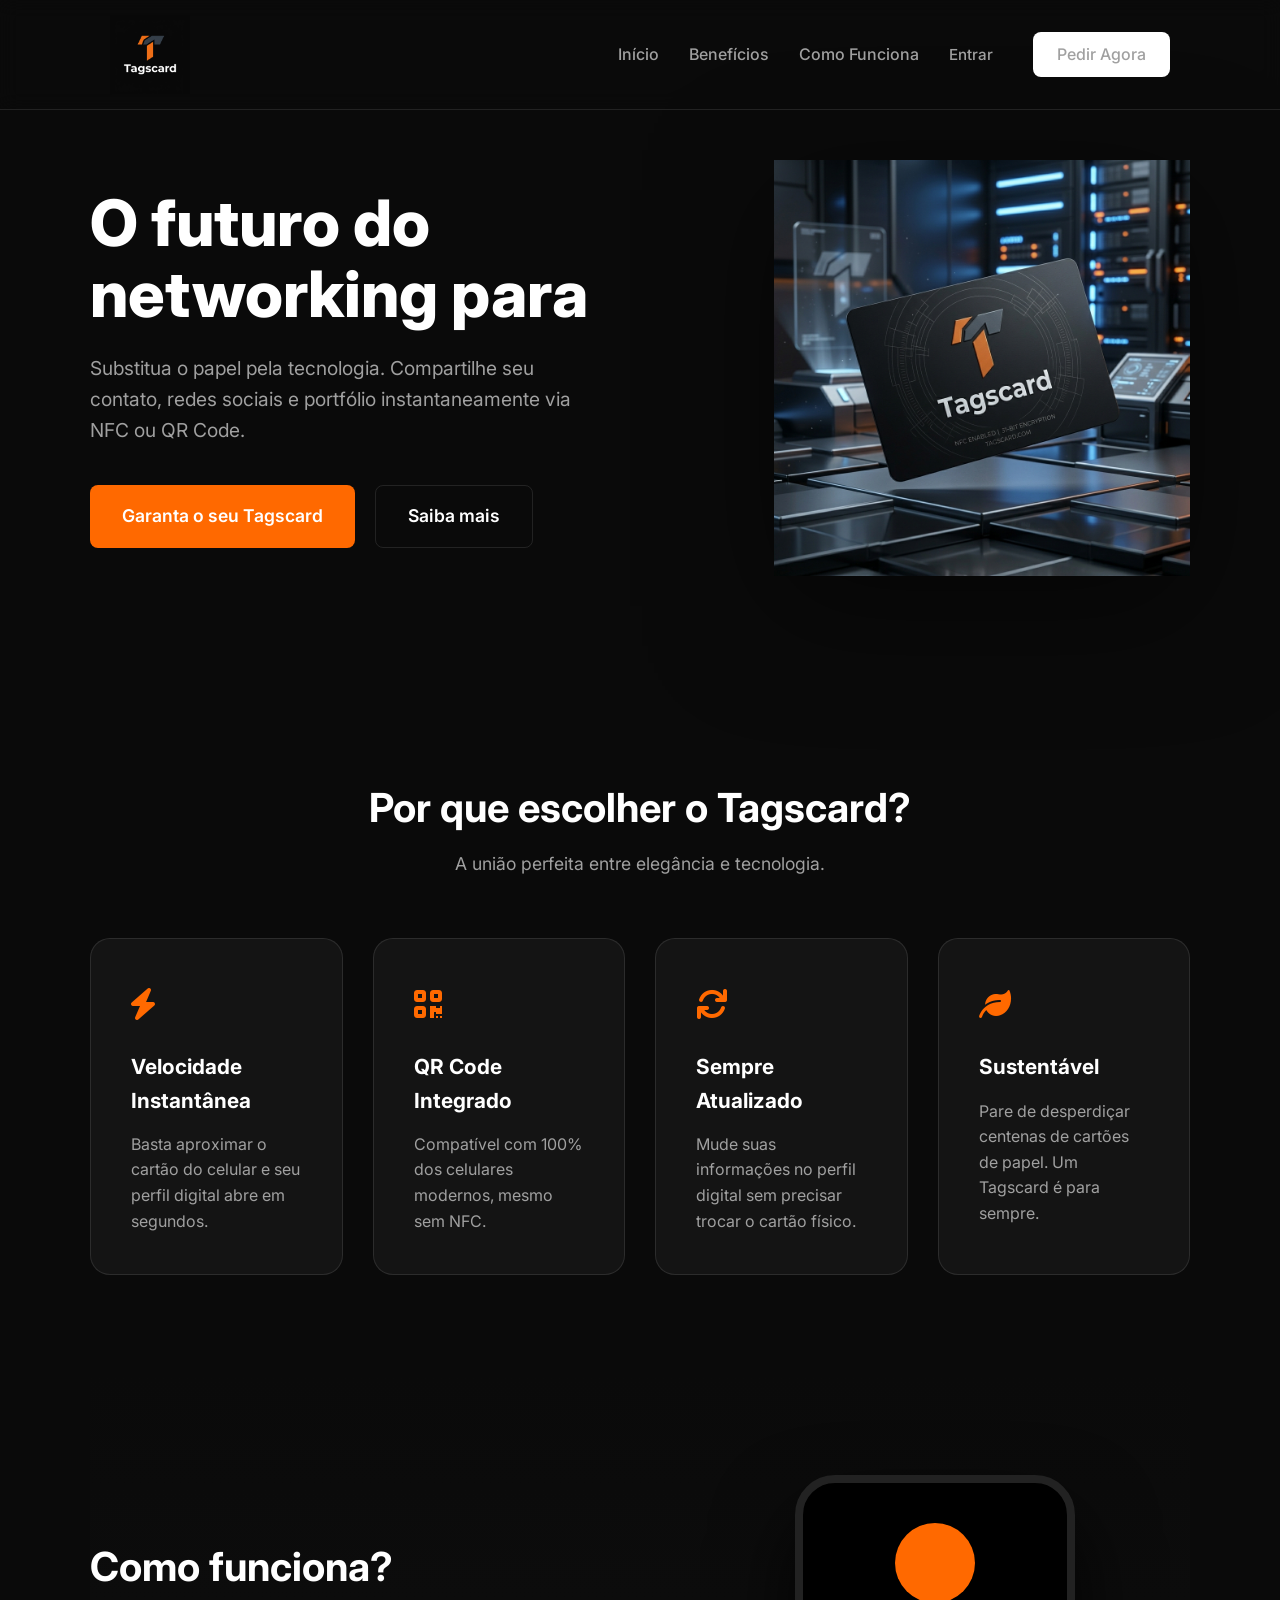
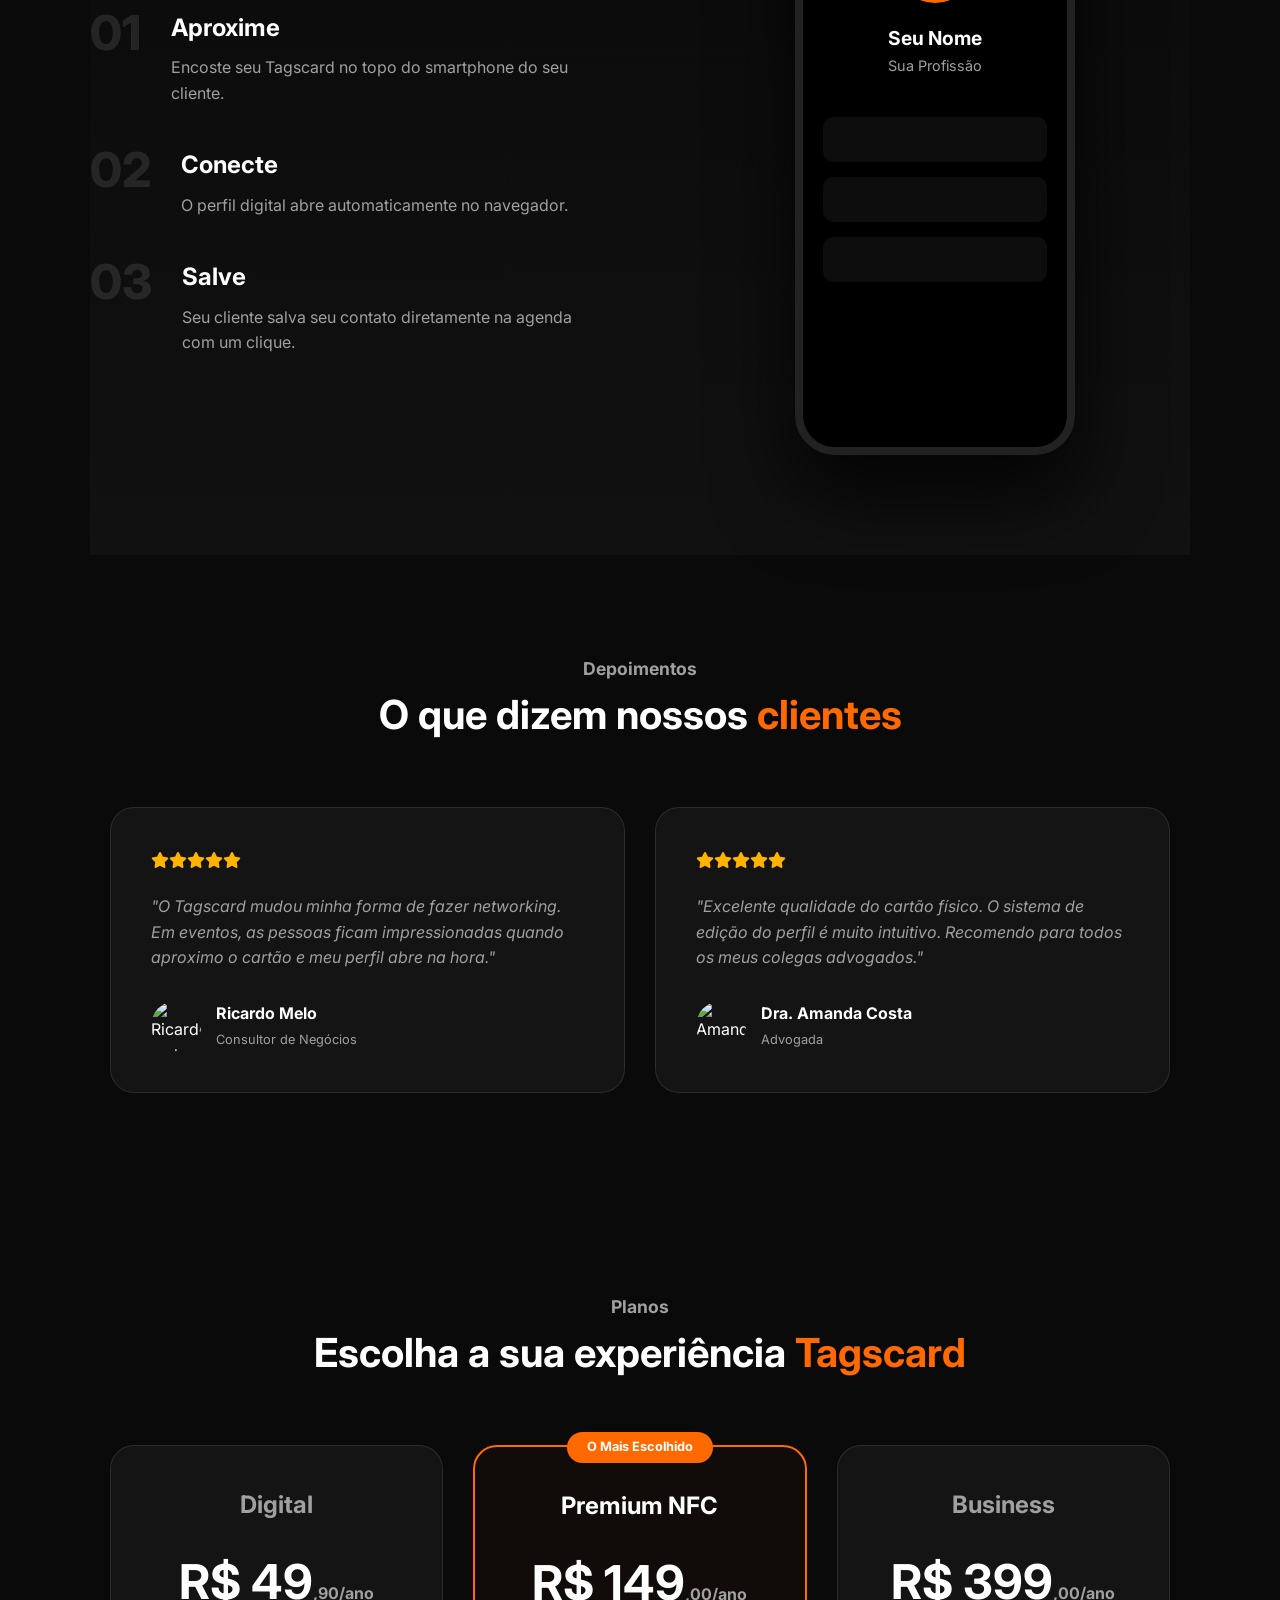
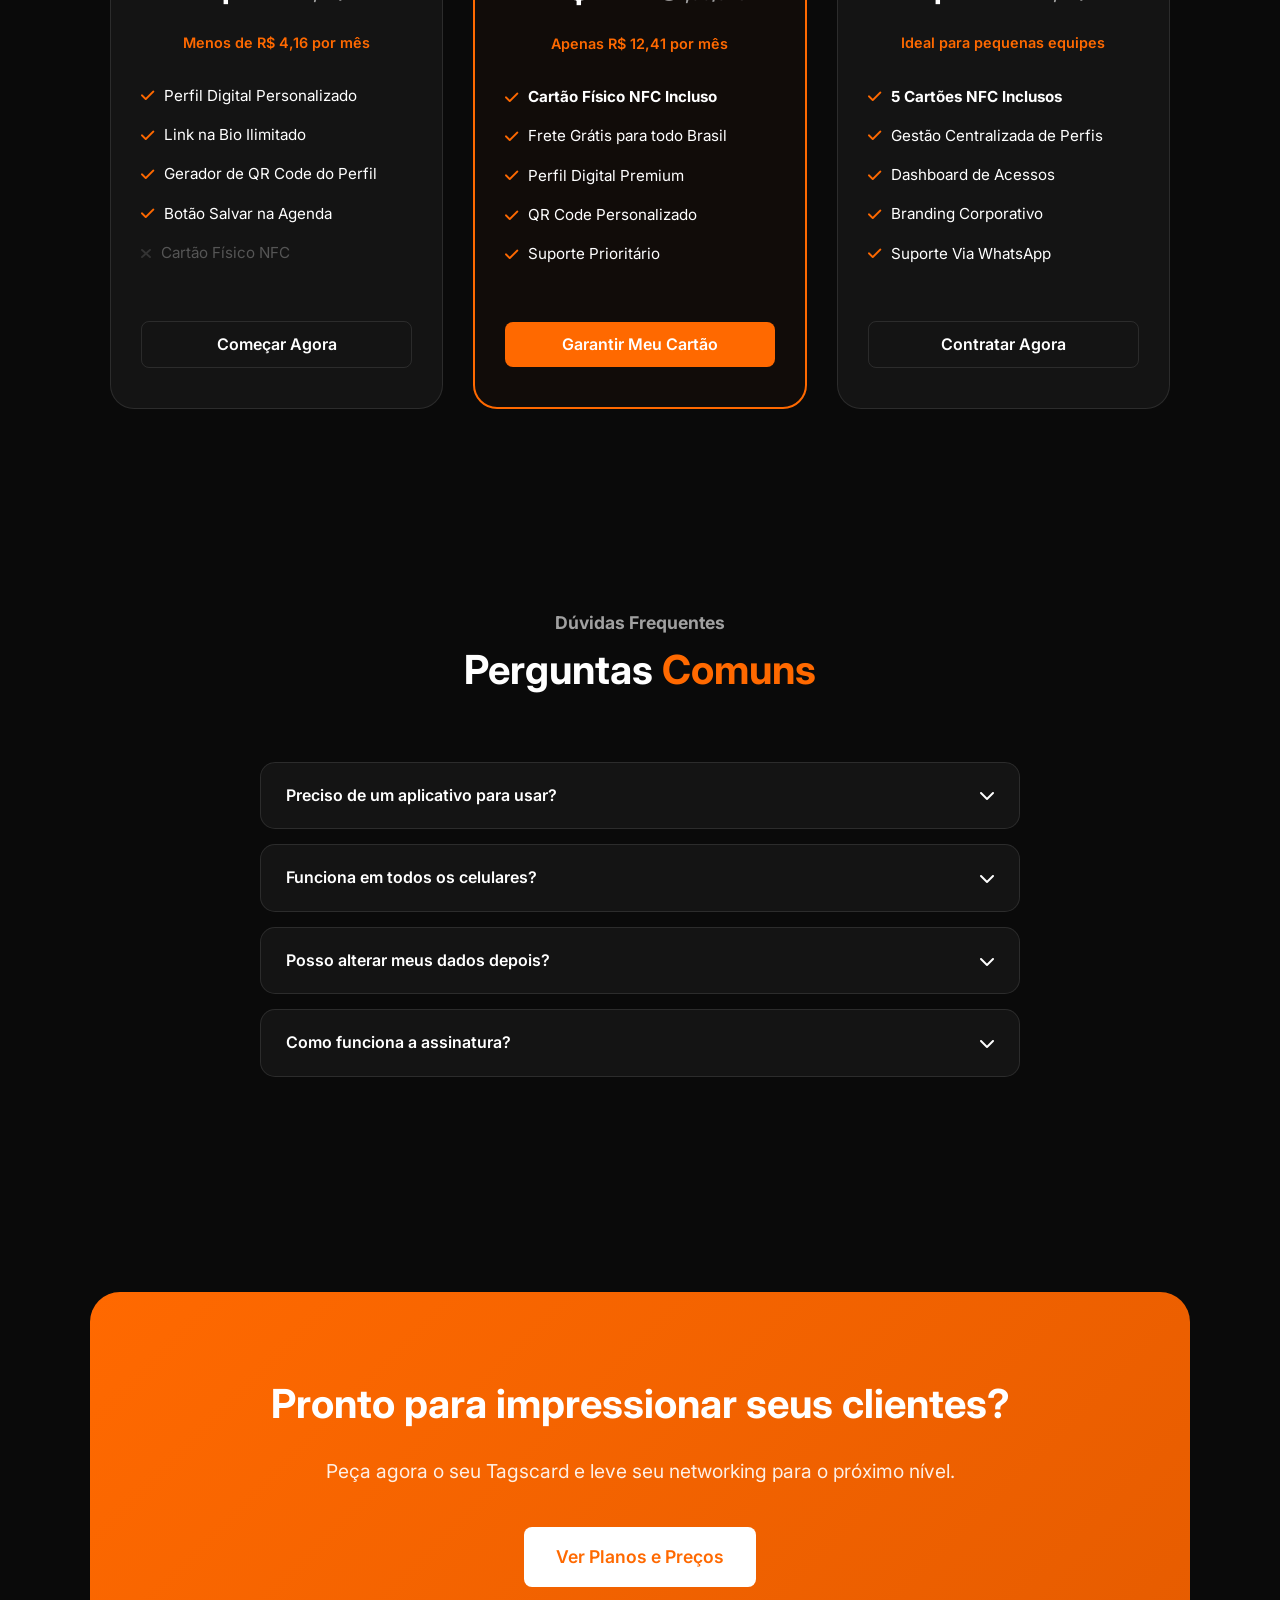
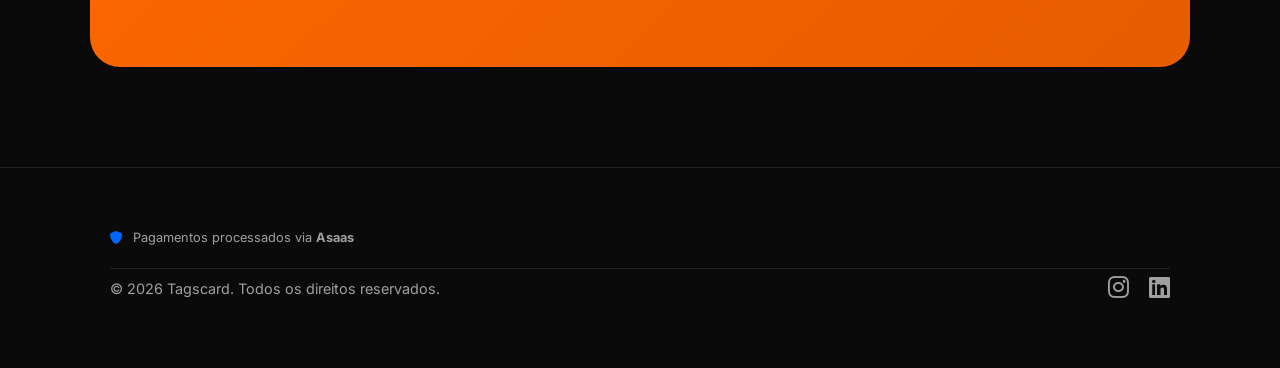
==== index.html @ bcf70dfc "Setup Git e Checkout Interativo" ====
<!DOCTYPE html>
<html lang="pt-br">
<head>
    <meta charset="UTF-8">
    <meta name="viewport" content="width=device-width, initial-scale=1.0">
    <title>Tagscard | Seu cartão de visita, em um toque</title>
    <meta name="description" content="Tagscard - O cartão de visita digital com tecnologia NFC e QR Code. Modernidade e praticidade para profissionais e empresas.">
    <link rel="stylesheet" href="style.css">
    <link rel="preconnect" href="https://fonts.googleapis.com">
    <link rel="preconnect" href="https://fonts.gstatic.com" crossorigin>
    <link href="https://fonts.googleapis.com/css2?family=Raleway:wght@400;700&family=Inter:wght@300;400;600;700&display=swap" rel="stylesheet">
    <link rel="stylesheet" href="https://cdnjs.cloudflare.com/ajax/libs/font-awesome/6.0.0/css/all.min.css">
    <!-- AOS Library -->
    <link href="https://unpkg.com/aos@2.3.1/dist/aos.css" rel="stylesheet">
</head>
<body>
    <header class="header">
        <nav class="nav container">
            <a href="#" class="logo">
                <img src="assets/logo.png" alt="Tagscard Logo" style="height: 80px;">
            </a>
            <ul class="nav-list">
                <li><a href="#home">Início</a></li>
                <li><a href="#features">Benefícios</a></li>
                <li><a href="#how-it-works">Como Funciona</a></li>
                <li><a href="login.html" class="nav-login">Entrar</a></li>
                <li><a href="#pricing" class="btn btn-accent">Pedir Agora</a></li>
            </ul>
        </nav>
    </header>

    <main>
        <!-- Hero Section -->
        <section id="home" class="hero container">
            <div class="hero-content" data-aos="fade-right">
                <h1 class="hero-title">O futuro do networking para <br><span class="highlight typed" data-typed-items="Médicos, Advogados, Empresas, Freelancers, Vendedores"></span></h1>
                <p class="hero-description" data-aos="fade-up" data-aos-delay="200">
                    Substitua o papel pela tecnologia. Compartilhe seu contato, redes sociais e portfólio instantaneamente via NFC ou QR Code.
                </p>
                <div class="hero-actions">
                    <a href="#pricing" class="btn btn-large btn-primary">Garanta o seu Tagscard</a>
                    <a href="#features" class="btn btn-large btn-outline">Saiba mais</a>
                </div>
            </div>
            <div class="hero-image">
                <img src="assets/card.png" alt="Cartão NFC Tagscard Premium" class="floating-card">
            </div>
        </section>

        <!-- Features Section -->
        <section id="features" class="features container">
            <div class="section-header">
                <h2 class="section-title">Por que escolher o Tagscard?</h2>
                <p class="section-subtitle">A união perfeita entre elegância e tecnologia.</p>
            </div>
            <div class="features-grid">
                <div class="feature-card">
                    <div class="feature-icon"><i class="fas fa-bolt"></i></div>
                    <h3>Velocidade Instantânea</h3>
                    <p>Basta aproximar o cartão do celular e seu perfil digital abre em segundos.</p>
                </div>
                <div class="feature-card">
                    <div class="feature-icon"><i class="fas fa-qrcode"></i></div>
                    <h3>QR Code Integrado</h3>
                    <p>Compatível com 100% dos celulares modernos, mesmo sem NFC.</p>
                </div>
                <div class="feature-card">
                    <div class="feature-icon"><i class="fas fa-sync"></i></div>
                    <h3>Sempre Atualizado</h3>
                    <p>Mude suas informações no perfil digital sem precisar trocar o cartão físico.</p>
                </div>
                <div class="feature-card">
                    <div class="feature-icon"><i class="fas fa-leaf"></i></div>
                    <h3>Sustentável</h3>
                    <p>Pare de desperdiçar centenas de cartões de papel. Um Tagscard é para sempre.</p>
                </div>
            </div>
        </section>

        <!-- How it works -->
        <section id="how-it-works" class="how-it-works container">
            <div class="how-grid">
                <div class="how-info">
                    <h2 class="section-title">Como funciona?</h2>
                    <div class="step">
                        <span class="step-num">01</span>
                        <div class="step-content">
                            <h3>Aproxime</h3>
                            <p>Encoste seu Tagscard no topo do smartphone do seu cliente.</p>
                        </div>
                    </div>
                    <div class="step">
                        <span class="step-num">02</span>
                        <div class="step-content">
                            <h3>Conecte</h3>
                            <p>O perfil digital abre automaticamente no navegador.</p>
                        </div>
                    </div>
                    <div class="step">
                        <span class="step-num">03</span>
                        <div class="step-content">
                            <h3>Salve</h3>
                            <p>Seu cliente salva seu contato diretamente na agenda com um clique.</p>
                        </div>
                    </div>
                </div>
                <div class="how-visual">
                    <div class="phone-mockup">
                        <div class="profile-preview">
                            <div class="profile-header">
                                <div class="avatar"></div>
                                <h4>Seu Nome</h4>
                                <p>Sua Profissão</p>
                            </div>
                            <div class="profile-links">
                                <div class="link-placeholder"></div>
                                <div class="link-placeholder"></div>
                                <div class="link-placeholder"></div>
                            </div>
                        </div>
                    </div>
                </div>
            </div>
        </section>

        <!-- Testimonials Section -->
        <section id="testimonials" class="testimonials container" data-aos="fade-up">
            <div class="section-header">
                <h2 class="section-subtitle">Depoimentos</h2>
                <h3 class="section-title">O que dizem nossos <span class="highlight">clientes</span></h3>
            </div>
            <div class="testimonials-grid">
                <div class="testimonial-card">
                    <div class="stars"><i class="fas fa-star"></i><i class="fas fa-star"></i><i class="fas fa-star"></i><i class="fas fa-star"></i><i class="fas fa-star"></i></div>
                    <p>"O Tagscard mudou minha forma de fazer networking. Em eventos, as pessoas ficam impressionadas quando aproximo o cartão e meu perfil abre na hora."</p>
                    <div class="testimonial-user">
                        <img src="https://ui-avatars.com/api/?name=Ricardo+Melo&background=ff6900&color=fff" alt="Ricardo Melo">
                        <div>
                            <strong>Ricardo Melo</strong>
                            <span>Consultor de Negócios</span>
                        </div>
                    </div>
                </div>
                <div class="testimonial-card">
                    <div class="stars"><i class="fas fa-star"></i><i class="fas fa-star"></i><i class="fas fa-star"></i><i class="fas fa-star"></i><i class="fas fa-star"></i></div>
                    <p>"Excelente qualidade do cartão físico. O sistema de edição do perfil é muito intuitivo. Recomendo para todos os meus colegas advogados."</p>
                    <div class="testimonial-user">
                        <img src="https://ui-avatars.com/api/?name=Amanda+Costa&background=ff6900&color=fff" alt="Amanda Costa">
                        <div>
                            <strong>Dra. Amanda Costa</strong>
                            <span>Advogada</span>
                        </div>
                    </div>
                </div>
            </div>
        </section>

        <!-- Pricing Section -->
        <section id="pricing" class="pricing container" data-aos="fade-up">
            <div class="section-header">
                <h2 class="section-subtitle">Planos</h2>
                <h3 class="section-title">Escolha a sua experiência <span class="highlight">Tagscard</span></h3>
            </div>

            <div class="pricing-grid">
                <!-- Plano Digital -->
                <div class="pricing-card" data-aos="zoom-in" data-aos-delay="100">
                    <div class="plan-header">
                        <h4>Digital</h4>
                        <div class="price">R$ 49<span>,90/ano</span></div>
                        <p class="price-detail">Menos de R$ 4,16 por mês</p>
                    </div>
                    <ul class="plan-features">
                        <li><i class="fas fa-check"></i> Perfil Digital Personalizado</li>
                        <li><i class="fas fa-check"></i> Link na Bio Ilimitado</li>
                        <li><i class="fas fa-check"></i> Gerador de QR Code do Perfil</li>
                        <li><i class="fas fa-check"></i> Botão Salvar na Agenda</li>
                        <li class="disabled"><i class="fas fa-times"></i> Cartão Físico NFC</li>
                    </ul>
                    <a href="checkout.html?plan=digital" class="btn btn-outline">Começar Agora</a>
                </div>

                <!-- Plano Premium (Destaque) -->
                <div class="pricing-card featured" data-aos="zoom-in" data-aos-delay="200">
                    <div class="popular-badge">O Mais Escolhido</div>
                    <div class="plan-header">
                        <h4>Premium NFC</h4>
                        <div class="price">R$ 149<span>,00/ano</span></div>
                        <p class="price-detail">Apenas R$ 12,41 por mês</p>
                    </div>
                    <ul class="plan-features">
                        <li><i class="fas fa-check"></i> <strong>Cartão Físico NFC Incluso</strong></li>
                        <li><i class="fas fa-check"></i> Frete Grátis para todo Brasil</li>
                        <li><i class="fas fa-check"></i> Perfil Digital Premium</li>
                        <li><i class="fas fa-check"></i> QR Code Personalizado</li>
                        <li><i class="fas fa-check"></i> Suporte Prioritário</li>
                    </ul>
                    <a href="checkout.html?plan=premium" class="btn btn-primary">Garantir Meu Cartão</a>
                </div>

                <!-- Plano Business -->
                <div class="pricing-card" data-aos="zoom-in" data-aos-delay="300">
                    <div class="plan-header">
                        <h4>Business</h4>
                        <div class="price">R$ 399<span>,00/ano</span></div>
                        <p class="price-detail">Ideal para pequenas equipes</p>
                    </div>
                    <ul class="plan-features">
                        <li><i class="fas fa-check"></i> <strong>5 Cartões NFC Inclusos</strong></li>
                        <li><i class="fas fa-check"></i> Gestão Centralizada de Perfis</li>
                        <li><i class="fas fa-check"></i> Dashboard de Acessos</li>
                        <li><i class="fas fa-check"></i> Branding Corporativo</li>
                        <li><i class="fas fa-check"></i> Suporte Via WhatsApp</li>
                    </ul>
                    <a href="checkout.html?plan=business" class="btn btn-outline">Contratar Agora</a>
                </div>
            </div>
        </section>

        <!-- FAQ Section -->
        <section id="faq" class="faq container" data-aos="fade-up">
            <div class="section-header">
                <h2 class="section-subtitle">Dúvidas Frequentes</h2>
                <h3 class="section-title">Perguntas <span class="highlight">Comuns</span></h3>
            </div>
            <div class="faq-list">
                <div class="faq-item">
                    <div class="faq-question">Preciso de um aplicativo para usar? <i class="fas fa-chevron-down"></i></div>
                    <div class="faq-answer">Não! O Tagscard utiliza tecnologia nativa do celular. Basta aproximar e o perfil abre no navegador padrão.</div>
                </div>
                <div class="faq-item">
                    <div class="faq-question">Funciona em todos os celulares? <i class="fas fa-chevron-down"></i></div>
                    <div class="faq-answer">A função NFC funciona em iPhones a partir do 7 e na maioria dos Androids modernos. Para celulares sem NFC, o QR Code no verso do cartão garante 100% de compatibilidade.</div>
                </div>
                <div class="faq-item">
                    <div class="faq-question">Posso alterar meus dados depois? <i class="fas fa-chevron-down"></i></div>
                    <div class="faq-answer">Sim! Você pode alterar suas informações (redes sociais, telefone, bio, foto) a qualquer momento através do seu painel administrativo, sem precisar trocar o cartão físico.</div>
                </div>
                <div class="faq-item">
                    <div class="faq-question">Como funciona a assinatura? <i class="fas fa-chevron-down"></i></div>
                    <div class="faq-answer">A assinatura é anual e garante que seu perfil digital permaneça ativo e editável. No plano Premium e Business, o primeiro cartão (ou cartões) já está incluso no valor inicial.</div>
                </div>
            </div>
        </section>

        <!-- CTA Section -->
        <section class="cta-section">
            <div class="container cta-box">
                <h2>Pronto para impressionar seus clientes?</h2>
                <p>Peça agora o seu Tagscard e leve seu networking para o próximo nível.</p>
                <a href="#pricing" class="btn btn-large btn-accent">
                    Ver Planos e Preços
                </a>
            </div>
        </section>
    </main>

    <footer class="footer">
        <div class="container">
            <div class="footer-content" style="display: flex; justify-content: space-between; align-items: center; padding-bottom: 20px; border-bottom: 1px solid rgba(255,255,255,0.1);">
                <div class="asaas-badge" style="display: flex; align-items: center; gap: 10px; color: var(--text-muted); font-size: 0.8rem;">
                    <i class="fas fa-shield-alt" style="color: #0066ff;"></i>
                    <span>Pagamentos processados via <strong>Asaas</strong></span>
                </div>
            </div>
            <div class="footer-bottom">
                <p>&copy; 2026 Tagscard. Todos os direitos reservados.</p>
                <div class="footer-social">
                    <a href="https://www.instagram.com/tagscard.oficial" target="_blank"><i class="fab fa-instagram"></i></a>
                    <a href="#"><i class="fab fa-linkedin"></i></a>
                </div>
            </div>
        </div>
    </footer>

    <!-- Vendor Scripts -->
    <script src="https://unpkg.com/aos@2.3.1/dist/aos.js"></script>
    <script src="https://unpkg.com/typed.js@2.0.16/dist/typed.umd.js"></script>
    <script src="main.js"></script>
</body>
</html>
---- style.css ----
:root {
    --bg-color: #0a0a0a;
    --bg-card: #141414;
    --primary-color: #ff6900; /* Laranja Tagscard */
    --primary-hover: #e65c00;
    --text-color: #ffffff;
    --text-muted: #a0a0a0;
    --container-width: 1100px;
    --transition: all 0.3s ease;
    --glass: rgba(255, 255, 255, 0.05);
    --glass-border: rgba(255, 255, 255, 0.1);
}

* {
    margin: 0;
    padding: 0;
    box-sizing: border-box;
}

html {
    scroll-behavior: smooth;
}

body {
    font-family: 'Inter', sans-serif;
    background-color: var(--bg-color);
    color: var(--text-color);
    line-height: 1.6;
    overflow-x: hidden;
}

.container {
    max-width: var(--container-width);
    margin: 0 auto;
    padding: 0 20px;
}

/* Header & Nav */
.header {
    height: 110px;
    display: flex;
    align-items: center;
    position: fixed;
    top: 0;
    width: 100%;
    z-index: 1000;
    background: rgba(10, 10, 10, 0.8);
    backdrop-filter: blur(10px);
    border-bottom: 1px solid var(--glass-border);
}

.nav {
    display: flex;
    justify-content: space-between;
    align-items: center;
    width: 100%;
}

.logo {
    display: flex;
    align-items: center;
    text-decoration: none;
    gap: 10px;
    height: 100px;
}

.logo-icon {
    font-size: 1.5rem;
    color: var(--primary-color);
}

.logo-text {
    font-size: 1.4rem;
    font-weight: 700;
    color: var(--text-color);
}

.nav-list {
    display: flex;
    list-style: none;
    align-items: center;
    gap: 30px;
}

.nav-list a {
    text-decoration: none;
    color: var(--text-muted);
    font-weight: 500;
    transition: var(--transition);
}

.nav-list a:hover {
    color: var(--text-color);
}

.nav-login {
    margin-right: 10px;
    font-size: 0.95rem;
}

/* Buttons */
.btn {
    display: inline-flex;
    align-items: center;
    justify-content: center;
    padding: 10px 24px;
    border-radius: 8px;
    font-weight: 600;
    text-decoration: none;
    transition: var(--transition);
    cursor: pointer;
    gap: 10px;
}

.btn-primary {
    background-color: var(--primary-color);
    color: white;
}

.btn-primary:hover {
    background-color: var(--primary-hover);
    transform: translateY(-2px);
    box-shadow: 0 10px 20px rgba(255, 105, 0, 0.2);
}

.btn-outline {
    border: 1px solid var(--glass-border);
    color: var(--text-color);
}

.btn-outline:hover {
    background: var(--glass);
}

.btn-large {
    padding: 16px 32px;
    font-size: 1.1rem;
}

.btn-accent {
    background-color: white;
    color: var(--primary-color);
}

.btn-accent:hover {
    background-color: #f0f0f0;
    transform: scale(1.05);
    box-shadow: 0 10px 20px rgba(0,0,0,0.1);
}

/* Hero Section */
.hero {
    padding: 160px 0 100px;
    display: grid;
    grid-template-columns: 1.2fr 0.8fr;
    align-items: center;
    gap: 60px;
}

.hero-title {
    font-size: clamp(2.5rem, 5vw, 4rem);
    font-weight: 800;
    line-height: 1.1;
    margin-bottom: 24px;
}

.highlight {
    color: var(--primary-color);
}

.hero-description {
    font-size: 1.2rem;
    color: var(--text-muted);
    margin-bottom: 40px;
    max-width: 500px;
}

.hero-actions {
    display: flex;
    gap: 20px;
}

.hero-image {
    position: relative;
    display: flex;
    justify-content: center;
}

.floating-card {
    width: 100%;
    max-width: 450px;
    filter: drop-shadow(0 30px 60px rgba(0,0,0,0.5));
    animation: float 6s ease-in-out infinite;
}

@keyframes float {
    0%, 100% { transform: translateY(0) rotate(-2deg); }
    50% { transform: translateY(-20px) rotate(2deg); }
}

/* Features */
.features {
    padding: 100px 0;
}

.section-header {
    text-align: center;
    margin-bottom: 60px;
}

.section-title {
    font-size: 2.5rem;
    margin-bottom: 10px;
}

.section-subtitle {
    color: var(--text-muted);
    font-size: 1.1rem;
}

.features-grid {
    display: grid;
    grid-template-columns: repeat(auto-fit, minmax(240px, 1fr));
    gap: 30px;
}

.feature-card {
    background: var(--bg-card);
    padding: 40px;
    border-radius: 20px;
    border: 1px solid var(--glass-border);
    transition: var(--transition);
}

.feature-card:hover {
    transform: translateY(-10px);
    border-color: var(--primary-color);
}

.feature-icon {
    font-size: 2rem;
    color: var(--primary-color);
    margin-bottom: 20px;
}

.feature-card h3 {
    margin-bottom: 15px;
    font-size: 1.3rem;
}

.feature-card p {
    color: var(--text-muted);
}

/* How it works */
.how-it-works {
    padding: 100px 0;
    background: linear-gradient(180deg, var(--bg-color) 0%, #111 100%);
}

.how-grid {
    display: grid;
    grid-template-columns: 1fr 1fr;
    gap: 80px;
    align-items: center;
}

.step {
    display: flex;
    gap: 30px;
    margin-bottom: 40px;
}

.step-num {
    font-size: 3rem;
    font-weight: 800;
    color: var(--glass-border);
    line-height: 1;
}

.step-content h3 {
    font-size: 1.5rem;
    margin-bottom: 8px;
}

.step-content p {
    color: var(--text-muted);
}

.phone-mockup {
    width: 280px;
    height: 580px;
    background: #000;
    border: 8px solid #222;
    border-radius: 40px;
    margin: 0 auto;
    position: relative;
    overflow: hidden;
    box-shadow: 0 40px 80px rgba(0,0,0,0.8);
}

.profile-preview {
    padding: 40px 20px;
    text-align: center;
}

.avatar {
    width: 80px;
    height: 80px;
    background: var(--primary-color);
    border-radius: 50%;
    margin: 0 auto 20px;
}

.profile-header h4 { font-size: 1.2rem; }
.profile-header p { font-size: 0.9rem; color: var(--text-muted); }

.profile-links {
    margin-top: 40px;
    display: flex;
    flex-direction: column;
    gap: 15px;
}

.link-placeholder {
    height: 45px;
    background: var(--glass);
    border-radius: 10px;
    width: 100%;
}

/* CTA Section */
.cta-section {
    padding: 100px 0;
}

.cta-box {
    background: linear-gradient(135deg, var(--primary-color) 0%, var(--primary-hover) 100%);
    padding: 80px 40px;
    border-radius: 30px;
    text-align: center;
    color: white;
}

.cta-box h2 {
    font-size: 2.5rem;
    margin-bottom: 20px;
}

.cta-box p {
    font-size: 1.2rem;
    margin-bottom: 40px;
    opacity: 0.9;
}

/* Pricing */
.pricing {
    padding: 100px 20px;
    text-align: center;
}

.pricing-grid {
    display: grid;
    grid-template-columns: repeat(auto-fit, minmax(300px, 1fr));
    gap: 30px;
    margin-top: 50px;
}

.pricing-card {
    background: var(--bg-card);
    border: 1px solid var(--glass-border);
    padding: 40px 30px;
    border-radius: 24px;
    transition: var(--transition);
    position: relative;
    display: flex;
    flex-direction: column;
}

.pricing-card:hover {
    transform: translateY(-10px);
    border-color: var(--primary-color);
    box-shadow: 0 20px 40px rgba(0,0,0,0.4);
}

.pricing-card.featured {
    border: 2px solid var(--primary-color);
    background: rgba(255, 105, 0, 0.03);
    transform: scale(1.05);
}

.pricing-card.featured:hover {
    transform: scale(1.05) translateY(-10px);
}

.popular-badge {
    position: absolute;
    top: -15px;
    left: 50%;
    transform: translateX(-50%);
    background: var(--primary-color);
    color: white;
    padding: 5px 20px;
    border-radius: 20px;
    font-size: 0.8rem;
    font-weight: 700;
}

.plan-header h4 {
    font-size: 1.5rem;
    margin-bottom: 20px;
    color: var(--text-muted);
}

.pricing-card.featured .plan-header h4 {
    color: white;
}

.price {
    font-size: 3rem;
    font-weight: 700;
    margin-bottom: 30px;
}

.price span {
    font-size: 1rem;
    color: var(--text-muted);
}

.plan-features {
    list-style: none;
    margin-bottom: 40px;
    text-align: left;
    flex: 1;
}

.plan-features li {
    margin-bottom: 15px;
    font-size: 0.95rem;
    display: flex;
    align-items: center;
    gap: 10px;
}

.plan-features li i.fa-check { color: var(--primary-color); }
.plan-features li.disabled { color: #555; }
.plan-features li.disabled i { color: #333; }

.pricing-card .btn {
    width: 100%;
    justify-content: center;
}
.footer {
    padding: 60px 0;
    border-top: 1px solid var(--glass-border);
}

.footer-bottom {
    display: flex;
    justify-content: space-between;
    align-items: center;
    color: var(--text-muted);
    font-size: 0.9rem;
}

.footer-social {
    display: flex;
    gap: 20px;
}

.footer-social a {
    color: var(--text-muted);
    font-size: 1.5rem;
    transition: var(--transition);
}

.footer-social a:hover {
    color: var(--primary-color);
}

/* Testimonials */
.testimonials {
    padding: 100px 20px;
}

.testimonials-grid {
    display: grid;
    grid-template-columns: repeat(auto-fit, minmax(300px, 1fr));
    gap: 30px;
    margin-top: 50px;
}

.testimonial-card {
    background: var(--bg-card);
    padding: 40px;
    border-radius: 24px;
    border: 1px solid var(--glass-border);
}

.stars {
    color: #ffb400;
    margin-bottom: 20px;
}

.testimonial-card p {
    font-style: italic;
    color: var(--text-muted);
    margin-bottom: 30px;
}

.testimonial-user {
    display: flex;
    align-items: center;
    gap: 15px;
}

.testimonial-user img {
    width: 50px;
    height: 50px;
    border-radius: 50%;
}

.testimonial-user strong { display: block; color: white; }
.testimonial-user span { font-size: 0.8rem; color: var(--text-muted); }

/* FAQ */
.faq {
    padding: 100px 20px;
    max-width: 800px;
}

.faq-list {
    margin-top: 50px;
}

.faq-item {
    background: var(--bg-card);
    border: 1px solid var(--glass-border);
    border-radius: 15px;
    margin-bottom: 15px;
    overflow: hidden;
}

.faq-question {
    padding: 20px 25px;
    cursor: pointer;
    font-weight: 600;
    display: flex;
    justify-content: space-between;
    align-items: center;
    transition: var(--transition);
}

.faq-question:hover { background: rgba(255,255,255,0.02); }

.faq-answer {
    padding: 0 25px;
    max-height: 0;
    overflow: hidden;
    transition: all 0.3s ease;
    color: var(--text-muted);
    font-size: 0.95rem;
}

.faq-item.active .faq-answer {
    padding: 0 25px 25px;
    max-height: 200px;
}

.faq-item.active .faq-question i {
    transform: rotate(180deg);
}

.price-detail {
    font-size: 0.9rem;
    color: var(--primary-color);
    margin-top: -20px;
    margin-bottom: 30px;
    font-weight: 600;
}

/* Mobile Responsive */
@media (max-width: 968px) {
    .hero {
        grid-template-columns: 1fr;
        text-align: center;
        padding-top: 120px;
    }

    .hero-content {
        order: 2;
    }

    .hero-image {
        order: 1;
    }

    .hero-actions {
        justify-content: center;
        flex-direction: column;
    }

    .hero-description {
        margin: 0 auto 40px;
    }

    .how-grid {
        grid-template-columns: 1fr;
    }

    .nav-list {
        display: none;
    }

    .cta-box h2 {
        font-size: 2rem;
    }
}
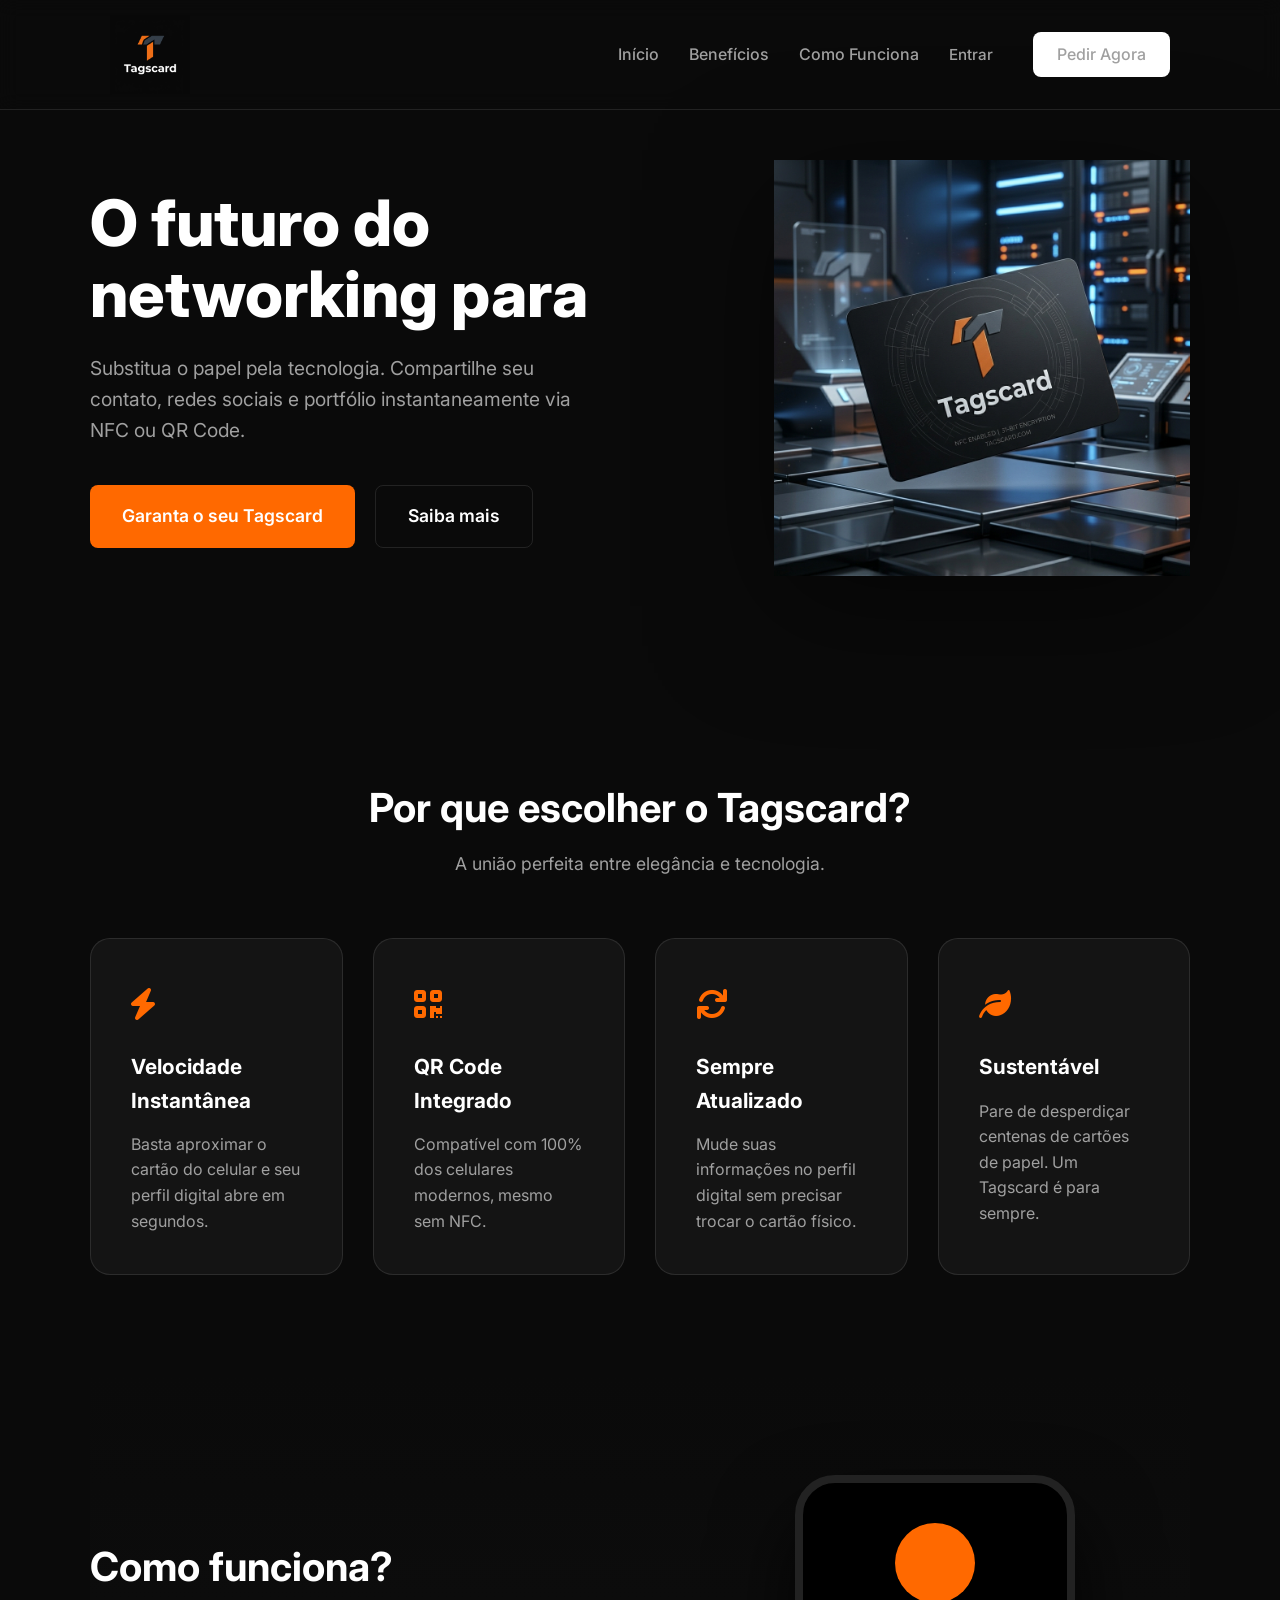
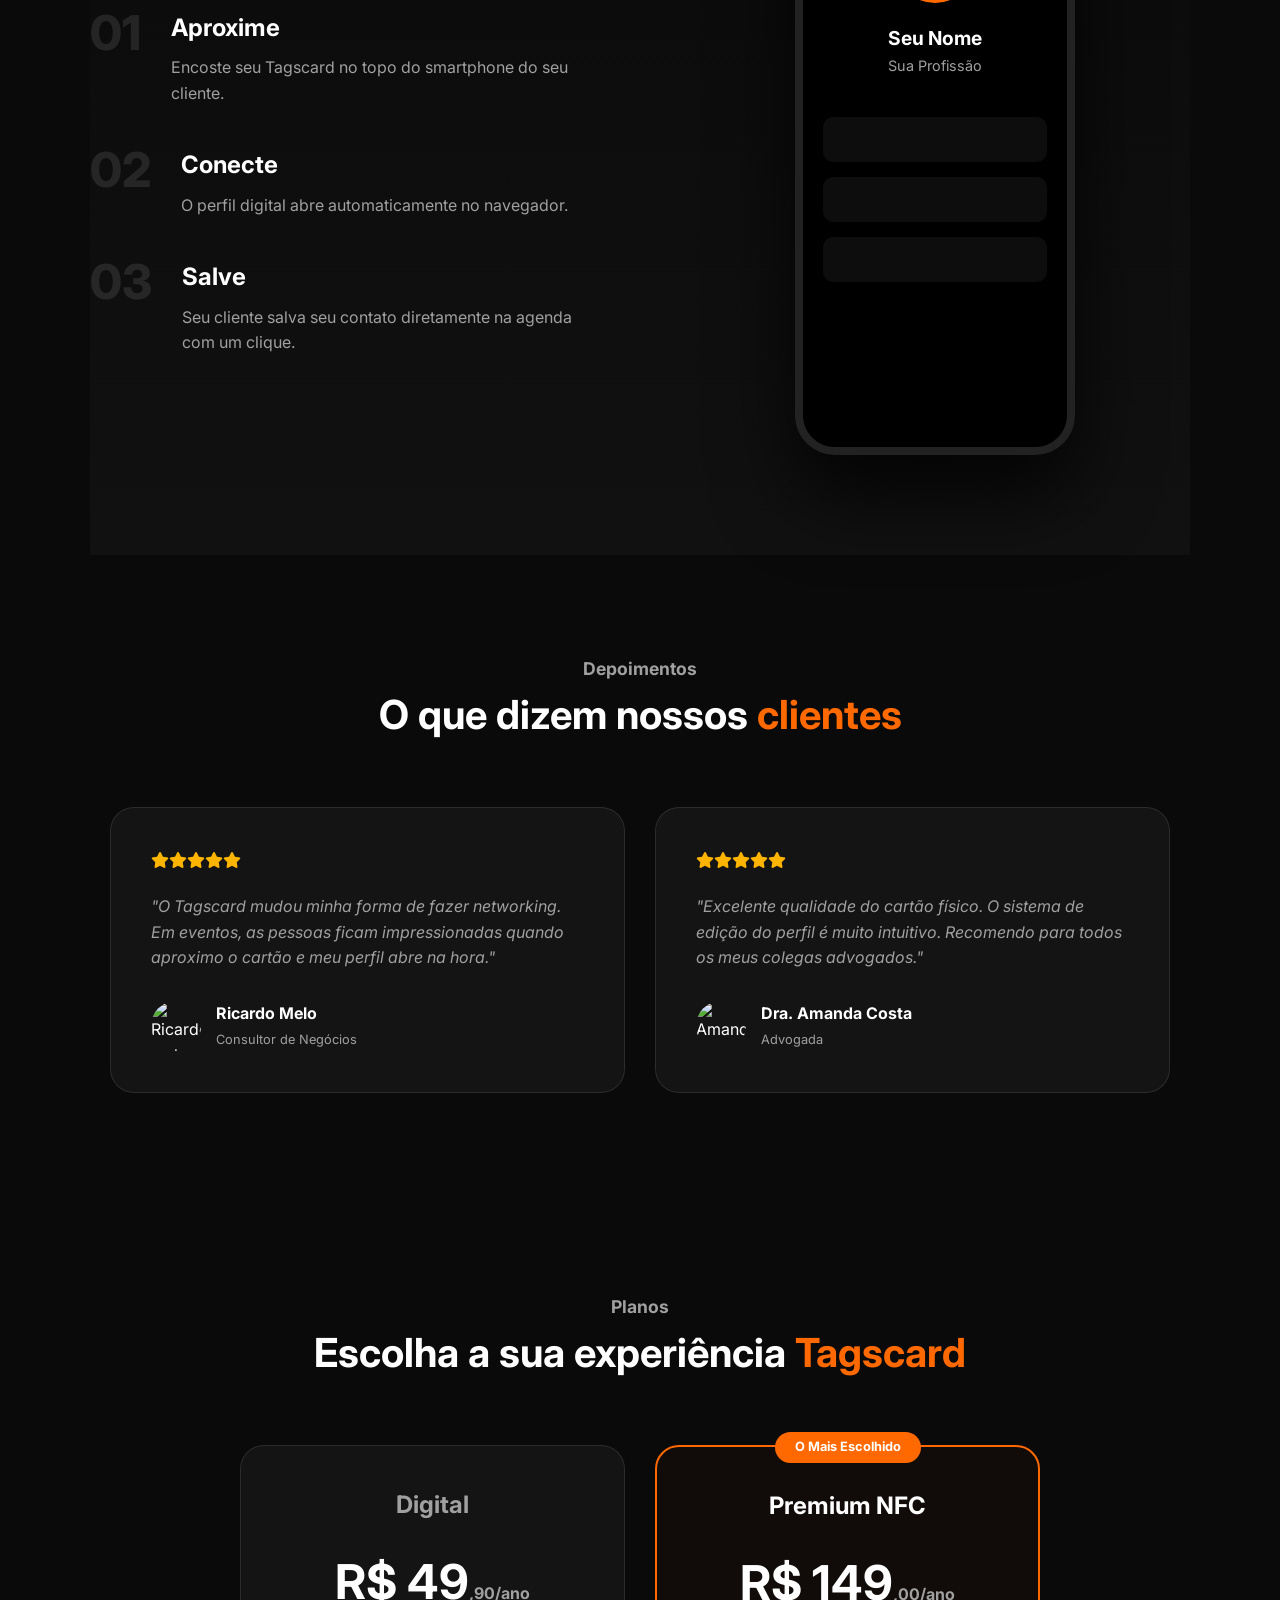
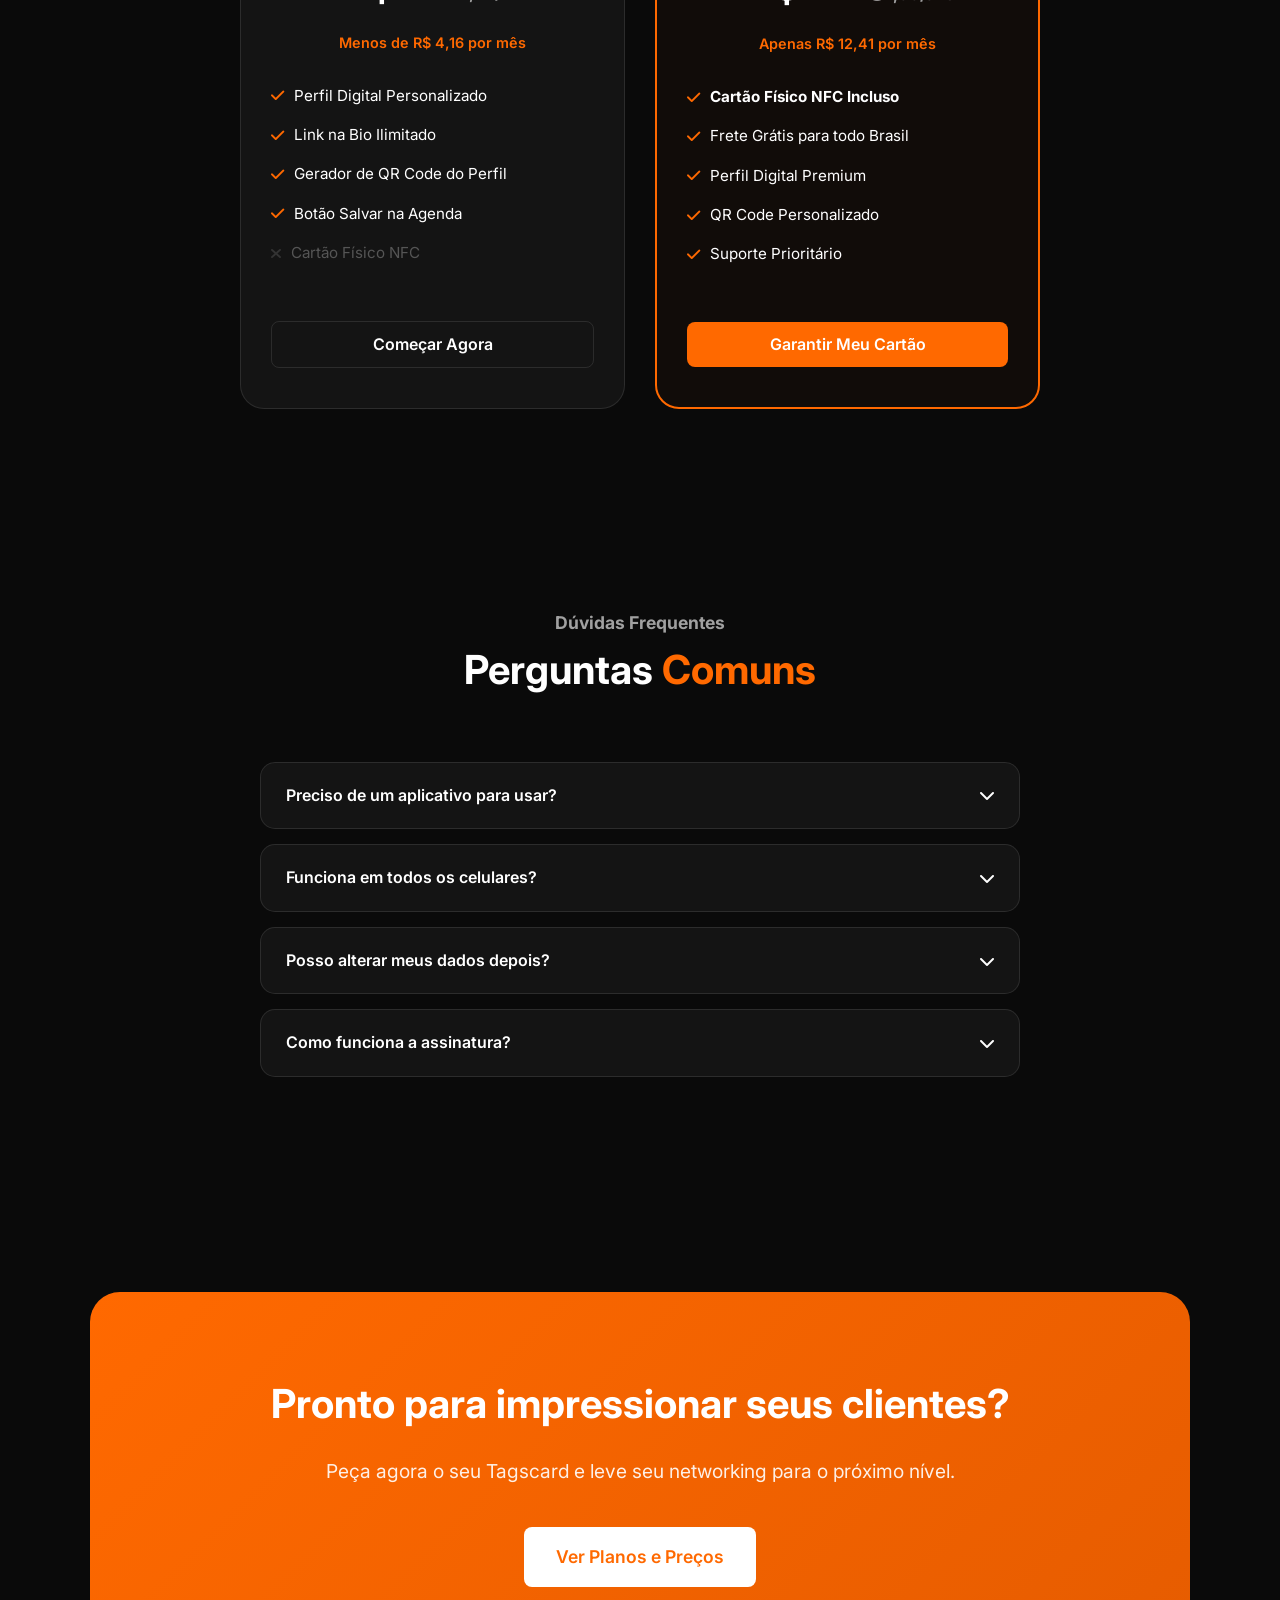
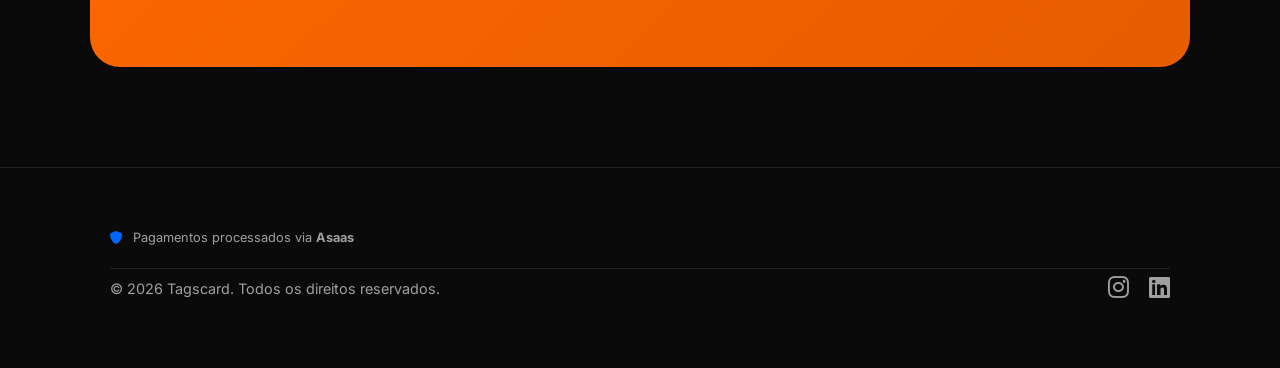
==== commit adbbdde1: "Remove Business plan and simplify pricing" ====
--- a/index.html
+++ b/index.html
@@ -19,13 +19,16 @@
             <a href="#" class="logo">
                 <img src="assets/logo.png" alt="Tagscard Logo" style="height: 80px;">
             </a>
-            <ul class="nav-list">
-                <li><a href="#home">Início</a></li>
-                <li><a href="#features">Benefícios</a></li>
-                <li><a href="#how-it-works">Como Funciona</a></li>
+            <ul class="nav-list" id="nav-menu">
+                <li><a href="#home" onclick="toggleMenu()">Início</a></li>
+                <li><a href="#features" onclick="toggleMenu()">Benefícios</a></li>
+                <li><a href="#how-it-works" onclick="toggleMenu()">Como Funciona</a></li>
                 <li><a href="login.html" class="nav-login">Entrar</a></li>
-                <li><a href="#pricing" class="btn btn-accent">Pedir Agora</a></li>
+                <li><a href="#pricing" class="btn btn-accent" onclick="toggleMenu()">Pedir Agora</a></li>
             </ul>
+            <div class="menu-toggle" id="menu-toggle" onclick="toggleMenu()">
+                <i class="fas fa-bars"></i>
+            </div>
         </nav>
     </header>
 
@@ -198,22 +201,6 @@
                     <a href="checkout.html?plan=premium" class="btn btn-primary">Garantir Meu Cartão</a>
                 </div>
 
-                <!-- Plano Business -->
-                <div class="pricing-card" data-aos="zoom-in" data-aos-delay="300">
-                    <div class="plan-header">
-                        <h4>Business</h4>
-                        <div class="price">R$ 399<span>,00/ano</span></div>
-                        <p class="price-detail">Ideal para pequenas equipes</p>
-                    </div>
-                    <ul class="plan-features">
-                        <li><i class="fas fa-check"></i> <strong>5 Cartões NFC Inclusos</strong></li>
-                        <li><i class="fas fa-check"></i> Gestão Centralizada de Perfis</li>
-                        <li><i class="fas fa-check"></i> Dashboard de Acessos</li>
-                        <li><i class="fas fa-check"></i> Branding Corporativo</li>
-                        <li><i class="fas fa-check"></i> Suporte Via WhatsApp</li>
-                    </ul>
-                    <a href="checkout.html?plan=business" class="btn btn-outline">Contratar Agora</a>
-                </div>
             </div>
         </section>
 
@@ -277,5 +264,14 @@
     <script src="https://unpkg.com/aos@2.3.1/dist/aos.js"></script>
     <script src="https://unpkg.com/typed.js@2.0.16/dist/typed.umd.js"></script>
     <script src="main.js"></script>
+    <script>
+        function toggleMenu() {
+            const nav = document.getElementById('nav-menu');
+            const toggle = document.getElementById('menu-toggle');
+            nav.classList.toggle('active');
+            toggle.querySelector('i').classList.toggle('fa-bars');
+            toggle.querySelector('i').classList.toggle('fa-times');
+        }
+    </script>
 </body>
 </html>
--- a/style.css
+++ b/style.css
@@ -98,6 +98,10 @@
     font-size: 0.95rem;
 }
 
+.menu-toggle {
+    display: none;
+}
+
 /* Buttons */
 .btn {
     display: inline-flex;
@@ -364,6 +368,8 @@
     grid-template-columns: repeat(auto-fit, minmax(300px, 1fr));
     gap: 30px;
     margin-top: 50px;
+    max-width: 800px;
+    margin: 50px auto 0;
 }
 
 .pricing-card {
@@ -608,8 +614,48 @@
         grid-template-columns: 1fr;
     }
 
+    .menu-toggle {
+        display: block;
+        font-size: 1.8rem;
+        cursor: pointer;
+        color: var(--text-color);
+        z-index: 1001;
+    }
+
     .nav-list {
-        display: none;
+        position: fixed;
+        right: -100%;
+        top: 0;
+        width: 80%;
+        max-width: 300px;
+        height: 100vh;
+        background: rgba(10, 10, 10, 0.95);
+        backdrop-filter: blur(15px);
+        flex-direction: column;
+        justify-content: center;
+        padding: 40px;
+        transition: 0.5s cubic-bezier(0.4, 0, 0.2, 1);
+        border-left: 1px solid var(--glass-border);
+        box-shadow: -10px 0 30px rgba(0,0,0,0.5);
+    }
+
+    .nav-list.active {
+        right: 0;
+    }
+
+    .nav-list li {
+        width: 100%;
+        text-align: center;
+    }
+
+    .nav-list a {
+        font-size: 1.2rem;
+        display: block;
+        padding: 15px;
+    }
+
+    .nav-login {
+        margin: 10px 0;
     }
 
     .cta-box h2 {
